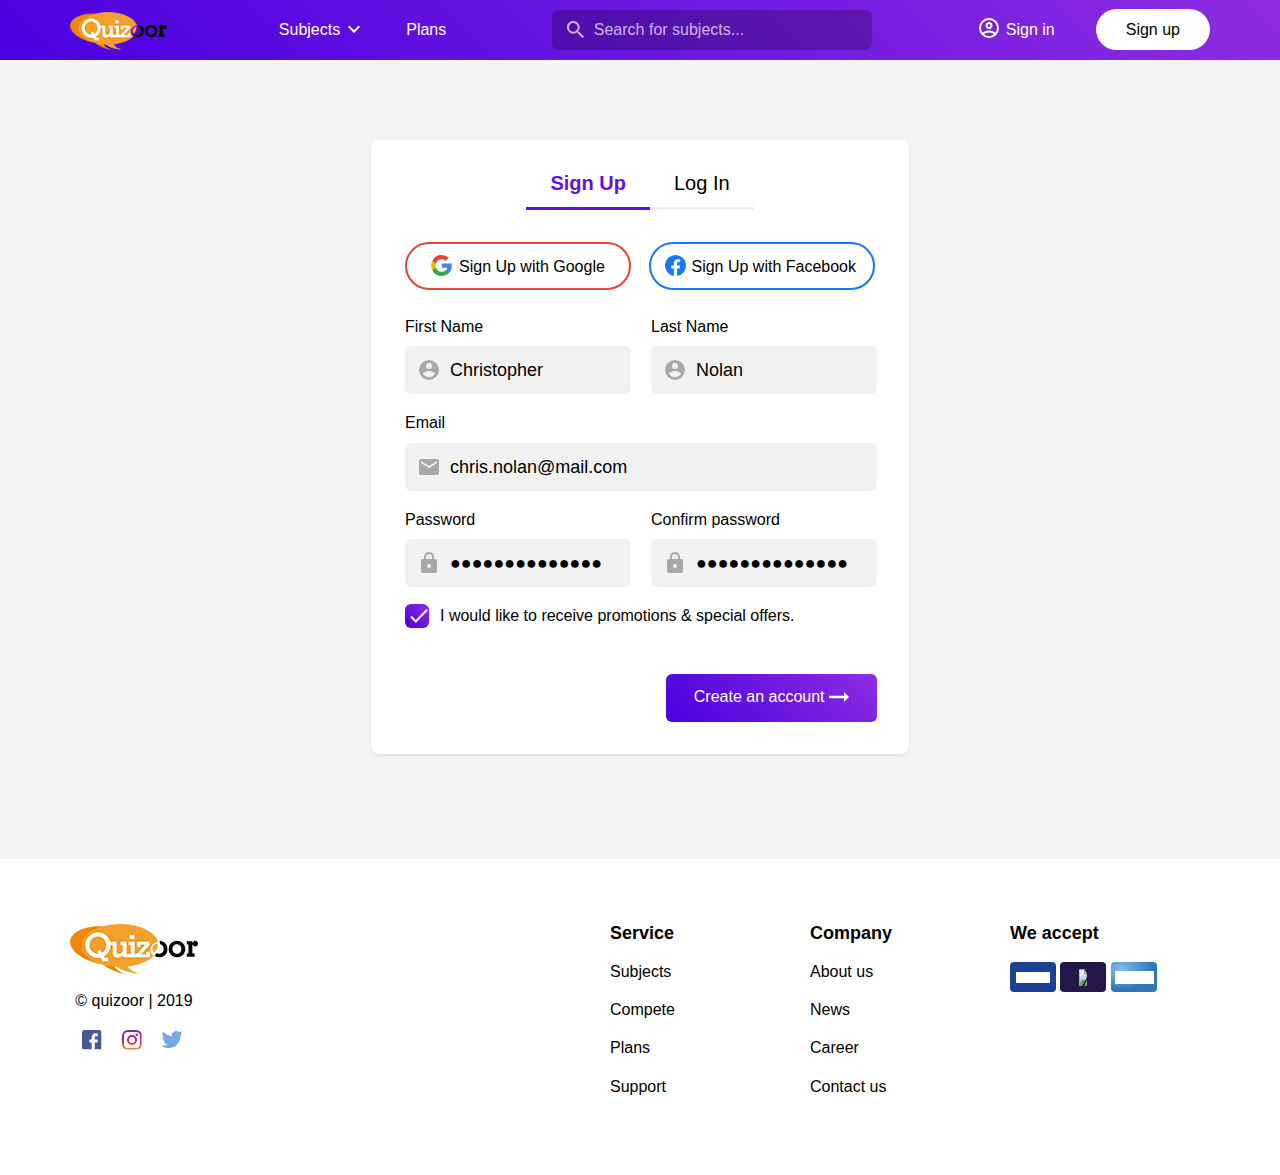
==== logging.html @ f20d14f4 "Initial commit" ====
<!DOCTYPE html>
<html>
<head>
	<title>Quizoor | Quizz for all</title>
	<link rel="stylesheet" type="text/css" href="css/main.css">
</head>
<body>
	<!-- ==========================
    HEADER
  	=========================== -->
	
    <!--Header-->
    <header class="header header-purple">
        <!--container-->
        <div class="container flex">
            <!-- Logo -->
            <div class="header__logo">
                <a href="index.html"><img src="img/logo.png" srcset="img/logo@2x.png 2x" alt="Quizoor" draggable="false"></a>
            </div>
            <!--Navigation-->
            <nav class="nav">
                <!--List-->
                <ul class="nav__list flex">
                    <!--Item-->
                    <li class="nav__item dropdowner first-drop">
                        <button onclick="myFunction(this)" class="dropbtner  nav__link">Subjects</button>
                        <div id="myDropdowner" class="dropdowner-content">
    
                            <div class="row">
                                <div class="column">
                                    <h3 class="uppercase">Level 1</h3>
                                    <ul class="sublink">
                                        <li class="sublink-item">
                                            <div class="dropdown">
                                                <h4 onclick="myFunctioner(this)" class="dropbtn">Chemistry</h4>
                                                <div id="myDropdown" class="dropdown-content">
                                                    <a href="#">Organic chemistry</a>
                                                    <a href="#">Other chemistry</a>
                                                </div>
                                            </div>
                                        </li>
                                        <li class="sublink-item">
                                            <div class="dropdown">
                                                <h4 onclick="myFunctioner(this)" class="dropbtn">Math</h4>
                                                <div id="myDropdown" class="dropdown-content">
                                                    <a href="#">Linear algebra</a>
                                                    <a href="#">Other math</a>
                                                    <a href="#">Another topic</a>
                                                </div>
                                            </div>
                                        </li>
                                        <li class="sublink-item">
                                            <div class="dropdown">
                                                <h4 onclick="myFunctioner(this)" class="dropbtn">Physics</h4>
                                                <div id="myDropdown" class="dropdown-content">
                                                    <a href="#">Linear algebra</a>
                                                    <a href="#">Other math</a>
                                                    <a href="#">Another topic</a>
                                                </div>
                                            </div>
                                        </li>
                                        <li class="sublink-item">
                                            <div class="dropdown">
                                                <h4 onclick="myFunctioner(this)" class="dropbtn">History</h4>
                                                <div id="myDropdown" class="dropdown-content">
                                                    <a href="#">Linear algebra</a>
                                                    <a href="#">Other math</a>
                                                    <a href="#">Another topic</a>
                                                </div>
                                            </div>
                                        </li>
                                    </ul>
    
                                </div>
                                <div class="column">
                                    <h3 class="uppercase">Level 2</h3>
                                    <ul class="sublink">
                                        <li class="sublink-item">
                                            <div class="dropdown">
                                                <h4 onclick="myFunctioner(this)" class="dropbtn">Chemistry</h4>
                                                <div id="myDropdown" class="dropdown-content">
                                                    <a href="#">Organic chemistry</a>
                                                    <a href="#">Other chemistry</a>
                                                </div>
                                            </div>
                                        </li>
                                        <li class="sublink-item">
                                            <div class="dropdown">
                                                <h4 onclick="myFunctioner(this)" class="dropbtn">Math</h4>
                                                <div id="myDropdown" class="dropdown-content">
                                                    <a href="#">Linear algebra</a>
                                                    <a href="#">Other math</a>
                                                    <a href="#">Another topic</a>
                                                </div>
                                            </div>
                                        </li>
                                        <li class="sublink-item">
                                            <div class="dropdown">
                                                <h4 onclick="myFunctioner(this)" class="dropbtn">Physics</h4>
                                                <div id="myDropdown" class="dropdown-content">
                                                    <a href="#">Linear algebra</a>
                                                    <a href="#">Other math</a>
                                                    <a href="#">Another topic</a>
                                                </div>
                                            </div>
                                        </li>
                                        <li class="sublink-item">
                                            <div class="dropdown">
                                                <h4 onclick="myFunctioner(this)" class="dropbtn">History</h4>
                                                <div id="myDropdown" class="dropdown-content">
                                                    <a href="#">Linear algebra</a>
                                                    <a href="#">Other math</a>
                                                    <a href="#">Another topic</a>
                                                </div>
                                            </div>
                                        </li>
                                    </ul>
    
                                </div>
                                <div class="column">
                                    <h3 class="uppercase">Level 3</h3>
                                    <ul class="sublink">
                                        <li class="sublink-item">
                                            <div class="dropdown">
                                                <h4 onclick="myFunctioner(this)" class="dropbtn">Chemistry</h4>
                                                <div id="myDropdown" class="dropdown-content">
                                                    <a href="#">Organic chemistry</a>
                                                    <a href="#">Other chemistry</a>
                                                </div>
                                            </div>
                                        </li>
                                        <li class="sublink-item">
                                            <div class="dropdown">
                                                <h4 onclick="myFunctioner(this)" class="dropbtn">Math</h4>
                                                <div id="myDropdown" class="dropdown-content">
                                                    <a href="#">Linear algebra</a>
                                                    <a href="#">Other math</a>
                                                    <a href="#">Another topic</a>
                                                </div>
                                            </div>
                                        </li>
                                        <li class="sublink-item">
                                            <div class="dropdown">
                                                <h4 onclick="myFunctioner(this)" class="dropbtn">Physics</h4>
                                                <div id="myDropdown" class="dropdown-content">
                                                    <a href="#">Linear algebra</a>
                                                    <a href="#">Other math</a>
                                                    <a href="#">Another topic</a>
                                                </div>
                                            </div>
                                        </li>
                                        <li class="sublink-item">
                                            <div class="dropdown">
                                                <h4 onclick="myFunctioner(this)" class="dropbtn">History</h4>
                                                <div id="myDropdown" class="dropdown-content">
                                                    <a href="#">Linear algebra</a>
                                                    <a href="#">Other math</a>
                                                    <a href="#">Another topic</a>
                                                </div>
                                            </div>
                                        </li>
                                    </ul>
    
                                </div>
                                <div class="column">
                                    <h3 class="uppercase">Level 4</h3>
                                    <ul class="sublink">
                                        <li class="sublink-item">
                                            <div class="dropdown">
                                                <h4 onclick="myFunctioner(this)" class="dropbtn">Chemistry</h4>
                                                <div id="myDropdown" class="dropdown-content">
                                                    <a href="#">Organic chemistry</a>
                                                    <a href="#">Other chemistry</a>
                                                </div>
                                            </div>
                                        </li>
                                        <li class="sublink-item">
                                            <div class="dropdown">
                                                <h4 onclick="myFunctioner(this)" class="dropbtn">Math</h4>
                                                <div id="myDropdown" class="dropdown-content">
                                                    <a href="#">Linear algebra</a>
                                                    <a href="#">Other math</a>
                                                    <a href="#">Another topic</a>
                                                </div>
                                            </div>
                                        </li>
                                        <li class="sublink-item">
                                            <div class="dropdown">
                                                <h4 onclick="myFunctioner(this)" class="dropbtn">Physics</h4>
                                                <div id="myDropdown" class="dropdown-content">
                                                    <a href="#">Linear algebra</a>
                                                    <a href="#">Other math</a>
                                                    <a href="#">Another topic</a>
                                                </div>
                                            </div>
                                        </li>
                                        <li class="sublink-item">
                                            <div class="dropdown">
                                                <h4 onclick="myFunctioner(this)" class="dropbtn">History</h4>
                                                <div id="myDropdown" class="dropdown-content">
                                                    <a href="#">Linear algebra</a>
                                                    <a href="#">Other math</a>
                                                    <a href="#">Another topic</a>
                                                </div>
                                            </div>
                                        </li>
                                    </ul>
    
                                </div>
    
                            </div>
    
                        </div>
                    </li>
                    <!--Item-->
                    <li class="nav__item">
                        <!--Link-->
                        <a href="index.html#plans" class="nav__link">Plans</a>
                    </li>
                </ul>
            </nav>
            <!--Search-->
            <div class="header__search">
                <input type="text" placeholder="Search for subjects...">
            </div>
            <!--Logging-->
            <ul class="header__logging flex">
                <li class="signin"><a href="">
                        <svg id="account_circle-24px" xmlns="http://www.w3.org/2000/svg" width="24" height="24"
                            viewBox="0 0 24 24">
                            <path id="Path" d="M0,0H24V24H0Z" fill="none" />
                            <path id="Shape" fill="#ffffff"
                                d="M10,20A10,10,0,1,1,20,10,10.011,10.011,0,0,1,10,20Zm0-5.5c-1.8,0-4.48.838-4.93,1.78a7.926,7.926,0,0,0,9.86,0,3.419,3.419,0,0,0-1.918-1.228A9.645,9.645,0,0,0,10,14.5Zm0-2c1.451,0,4.914.57,6.36,2.33A7.92,7.92,0,0,0,18,10,8,8,0,0,0,2,10a7.919,7.919,0,0,0,1.64,4.83C5.086,13.07,8.55,12.5,10,12.5ZM10,11a3.491,3.491,0,1,1,2.478-1.022A3.479,3.479,0,0,1,10,11Zm0-5a1.5,1.5,0,1,0,1.5,1.5A1.5,1.5,0,0,0,10,6Z"
                                transform="translate(2 2)" />
                        </svg> Sign in</a></li>
                <li class="signup"><a href="">Sign up</a></li>
            </ul>
        </div>
    </header>
		
	<!-- ==========================
    TRACK
	=========================== -->
	<section class="logging">
		<!--Global container-->
		<div class="logging__inner">
            <!--Tabs links-->
            <div class="tab">
                <button class="tablinks" onclick="openTab(event, 'signup')" id="defaultOpen">Sign Up</button>
                <button class="tablinks" onclick="openTab(event, 'signin')">Log In</button>
            </div>
            <!-- Tab content -->
            <div id="signup" class="tabcontent">
                <div class="row">
                    <div class="col-100">
                        <div class="box-container">
                        <form action="">
                    
                            <div class="row">
                            <div class="col">
                                <div class="top-social">
                                    <a href="http://" class="google-ico">Sign Up with Google</a>
                                    <a href="http://" class="facebook-ico">Sign Up with Facebook</a>
                                </div>
                                <div class="flex">
                                    <div>
                                        <label for="fname">First Name</label>
                                        <input type="text" id="fname" class="fname firsti" name="firstname" placeholder="Christopher">
                                    </div>
                                    <div>
                                        <label for="fname">Last Name</label>
                                        <input type="text" id="fname" class="fname" name="firstname" placeholder="Nolan">
                                    </div>
                                </div>
                                <label for="email">Email</label>
                                <input type="text" id="email" name="email" placeholder="chris.nolan@mail.com" class="email">
                                <div class="flex">
                                    <div>
                                        <label for="password">Password</label>
                                        <input type="password"  class="firsti password" id="password" name="address" placeholder="●●●●●●●●●●●●●●●">
                                    </div>
                                    <div>
                                        <label for="password">Confirm password</label>
                                        <input type="password" id="password" class="password" name="address" placeholder="●●●●●●●●●●●●●●●">
                                    </div>
                                </div>
                            </div>
                            </div>
                            <label class="container-box promo">
                            <input type="checkbox" checked="checked" name="sameadr">  I would like to receive promotions & special offers.<span class="checkmark"></span>
                            </label>
                            <div class="creat-account">
                                <button>Create an account
                                    <svg xmlns="http://www.w3.org/2000/svg" width="20" height="10" viewBox="0 0 20 10">
                                        <path id="black-arrow" fill="#ffffff" d="M15.012,3.75H0v2.5H15.012V10L20,5,15.012,0Z"></path>
                                    </svg>
                                </button>
                            </div>
                        </form>
                        </div>
                    </div>
                    
                </div>
            </div>

            <div id="signin" class="tabcontent">
                    <div class="row">
                        <div class="col-100">
                            <div class="box-container">
                            <form action="">
                        
                                <div class="row">
                                <div class="col">
                                    <div class="top-social">
                                        <a href="http://" class="google-ico">Sign Up with Google</a>
                                        <a href="http://" class="facebook-ico">Sign Up with Facebook</a>
                                    </div>
                                    
                                    <label for="email">Email</label>
                                    <input type="text" id="email" name="email" placeholder="chris.nolan@mail.com" class="email">
                                    
                                    <div class="passign">
                                        <label for="password">Password</label>
                                        <input type="password"  class="firsti password" id="password" name="address" placeholder="●●●●●●●●●●●●●●●">
                                    </div>
                                       
                                </div>
                                </div>
                                <div class="forgot"><a href="">Forgot password?</a></div>
                                <div class="creat-account">
                                    <button>Let me in
                                        <svg xmlns="http://www.w3.org/2000/svg" width="20" height="10" viewBox="0 0 20 10">
                                            <path id="black-arrow" fill="#ffffff" d="M15.012,3.75H0v2.5H15.012V10L20,5,15.012,0Z"></path>
                                        </svg>
                                    </button>
                                </div>
                            </form>
                            </div>
                        </div>
                    </div>
            </div>
        </div>
	</section>
    
	<!-- ==========================
    FOOTER
	=========================== -->
	<footer class="footer">
	
		<!-- Container -->
		<div class="footer__container container">
	
			<!-- Left part -->
			<div class="footer__left-part">
	
				<!-- Logo -->
				<div class="footer__logo">
					<img src="img/logo.png" srcset="img/logo@2x.png 2x" alt="Quizoor" draggable="false">
				</div>
	
				<!-- Copyright -->
				<div class="footer__copyright">
					<p>&copy; quizoor | 2019</p>
				</div>
				<!-- Social -->
				<ul class="f-social">
				
					
					<!-- Item -->
					<li class="f-social__item f-social__item--facebook">
						<a class="f-social__link" href="https://www.facebook.com/Quizoor/" target="_blank" rel="noopener"
							aria-label="Visiter ma page Facebook">
							<svg xmlns="http://www.w3.org/2000/svg" xmlns:xlink="http://www.w3.org/1999/xlink" width="19.532" height="19.532"
								viewBox="0 0 19.532 19.532">
								<defs>
									<clipPath id="clip-path">
										<rect width="19.532" height="19.532" fill="none" />
									</clipPath>
								</defs>
								<g id="Icons_Social_24-facebook" data-name="Icons/Social/24-facebook" clip-path="url(#clip-path)">
									<g id="facebook">
										<path id="Shape"
											d="M16.9,0H2.632A2.632,2.632,0,0,0,0,2.632V16.9a2.632,2.632,0,0,0,2.632,2.632H9.669l.012-6.98H7.868a.428.428,0,0,1-.428-.426l-.009-2.25a.428.428,0,0,1,.428-.43h1.81V7.273a3.552,3.552,0,0,1,3.791-3.9h1.847a.428.428,0,0,1,.428.428V5.7a.428.428,0,0,1-.428.428H14.174c-1.224,0-1.461.582-1.461,1.435V9.447H15.4a.428.428,0,0,1,.425.478l-.267,2.25a.428.428,0,0,1-.425.378H12.725l-.012,6.98H16.9A2.632,2.632,0,0,0,19.532,16.9V2.632A2.632,2.632,0,0,0,16.9,0Z"
											fill="#475993" />
									</g>
								</g>
							</svg>
							  
						</a>
					</li>

					<!-- Item -->
					<li class="f-social__item f-social__item--instagram">
						<a class="f-social__link" href="https://www.instagram.com/quizoor/" target="_blank" rel="noopener"
							aria-label="Visiter ma page Instagram">
							<svg xmlns="http://www.w3.org/2000/svg" xmlns:xlink="http://www.w3.org/1999/xlink" width="20" height="20"
								viewBox="0 0 20 20">
								<defs>
									<clipPath id="clip-path">
										<rect width="20" height="20" fill="none" />
									</clipPath>
									<linearGradient id="linear-gradient" x1="0.5" y1="0.997" x2="0.5" y2="0.008" gradientUnits="objectBoundingBox">
										<stop offset="0" stop-color="#e09b3d" />
										<stop offset="0.3" stop-color="#c74c4d" />
										<stop offset="0.6" stop-color="#c21975" />
										<stop offset="1" stop-color="#7024c4" />
									</linearGradient>
									<linearGradient id="linear-gradient-2" y1="1.461" y2="-0.452" xlink:href="#linear-gradient" />
									<linearGradient id="linear-gradient-3" y1="6.581" y2="-1.4" xlink:href="#linear-gradient" />
								</defs>
								<g id="Icons_Social_24-instagram" data-name="Icons/Social/24-instagram" clip-path="url(#clip-path)">
									<g id="instagram" transform="translate(0 0)">
										<path id="Shape"
											d="M14.042,20H5.958A5.965,5.965,0,0,1,0,14.042V5.958A5.965,5.965,0,0,1,5.958,0h8.084A5.965,5.965,0,0,1,20,5.958v8.084A5.965,5.965,0,0,1,14.042,20ZM5.958,2.012A3.95,3.95,0,0,0,2.012,5.958v8.084a3.951,3.951,0,0,0,3.946,3.947h8.084a3.951,3.951,0,0,0,3.947-3.947V5.958a3.951,3.951,0,0,0-3.947-3.946Z"
											fill="url(#linear-gradient)" />
										<path id="Shape-2" data-name="Shape"
											d="M5,10a5,5,0,1,1,5-5A5.006,5.006,0,0,1,5,10ZM5,1.945A3.055,3.055,0,1,0,8.055,5,3.059,3.059,0,0,0,5,1.945Z"
											transform="translate(5 5)" fill="url(#linear-gradient-2)" />
										<circle id="Oval" cx="1.199" cy="1.199" r="1.199" transform="translate(13.485 3.507)"
											fill="url(#linear-gradient-3)" />
									</g>
								</g>
							</svg>
							  
						</a>
					</li>

					<!-- Item -->
					<li class="f-social__item f-social__item--twitter">
						<a class="f-social__link" href="https://twitter.com/quizoor" target="_blank" rel="noopener"
							aria-label="Visit my Twitter">
							<svg xmlns="http://www.w3.org/2000/svg" xmlns:xlink="http://www.w3.org/1999/xlink" width="20.615" height="17.148"
								viewBox="0 0 20.615 17.148">
								<defs>
									<clipPath id="clip-path">
										<rect width="20.615" height="17.148" fill="none" />
									</clipPath>
								</defs>
								<g id="Icons_Social_24-twitter" data-name="Icons/Social/24-twitter" transform="translate(0 0)"
									clip-path="url(#clip-path)">
									<g id="twitter" transform="translate(0 -0.025)">
										<path id="Shape"
											d="M20.287,1.995a8.163,8.163,0,0,1-1.421.479A4.432,4.432,0,0,0,20.035.611h0A.232.232,0,0,0,19.7.34h0a8.2,8.2,0,0,1-2.173.9.554.554,0,0,1-.136.017.576.576,0,0,1-.38-.145A4.444,4.444,0,0,0,14.065,0a4.752,4.752,0,0,0-1.408.217,4.306,4.306,0,0,0-2.9,3.1A4.741,4.741,0,0,0,9.65,4.956a.159.159,0,0,1-.04.125.165.165,0,0,1-.123.056H9.472A11.654,11.654,0,0,1,1.462.856h0a.232.232,0,0,0-.381.03h0a4.449,4.449,0,0,0,.723,5.4A3.983,3.983,0,0,1,.79,5.9h0a.232.232,0,0,0-.345.2h0a4.45,4.45,0,0,0,2.6,4.1H2.946a4,4,0,0,1-.749-.071h0a.232.232,0,0,0-.265.3h0a4.454,4.454,0,0,0,3.518,3.03A8.2,8.2,0,0,1,.857,14.85H.343a.34.34,0,0,0-.333.257.352.352,0,0,0,.169.389,12.2,12.2,0,0,0,6.13,1.653,12.366,12.366,0,0,0,5.238-1.111,11.567,11.567,0,0,0,3.833-2.872,12.591,12.591,0,0,0,2.347-3.93,12.416,12.416,0,0,0,.8-4.3V4.865a.756.756,0,0,1,.283-.589,8.784,8.784,0,0,0,1.767-1.94h0a.232.232,0,0,0-.287-.342Z"
											transform="translate(0 0.025)" fill="#76a9ea" />
									</g>
								</g>
							</svg>
							  
						</a>
					</li>
				</ul>
	
			</div>
	
			<!-- Navigation -->
			<nav class="f-nav">

				<!-- Empty List -->
				<ul class="f-nav__list"></ul>
	
				<!-- List -->
				<ul class="f-nav__list">
					<li class="f-nav__item">
						<p class="f-nav__link js-smooth-scroll" href="">Service</p>
					</li>
	
					<li class="f-nav__item">
						<a class="f-nav__link js-smooth-scroll" href="#feedback-section">Subjects</a>
					</li>

					<li class="f-nav__item">
						<a class="f-nav__link js-smooth-scroll" href="#about-section">Compete</a>
					</li>
					
					<li class="f-nav__item">
						<a class="f-nav__link js-smooth-scroll" href="#offline-section">Plans</a>
					</li>

					<li class="f-nav__item">
						<a class="f-nav__link js-smooth-scroll" href="#offline-section">Support</a>
					</li>
				</ul>

				<!-- List -->
				<ul class="f-nav__list">
					<li class="f-nav__item">
						<p class="f-nav__link js-smooth-scroll" href="">Company</p>
					</li>
	
					<li class="f-nav__item">
						<a class="f-nav__link js-smooth-scroll" href="#feedback-section">About us</a>
					</li>

					<li class="f-nav__item">
						<a class="f-nav__link js-smooth-scroll" href="#about-section">News</a>
					</li>
					
					<li class="f-nav__item">
						<a class="f-nav__link js-smooth-scroll" href="#offline-section">Career</a>
					</li>

					<li class="f-nav__item">
						<a class="f-nav__link js-smooth-scroll" href="#offline-section">Contact us</a>
					</li>
				</ul>

				<ul class="f-nav__list">
					<li class="f-nav__item">
						<p class="f-nav__link js-smooth-scroll" href="">We accept</p>
					</li>
	
					<li class="f-nav__item ib">
						<svg xmlns="http://www.w3.org/2000/svg" xmlns:xlink="http://www.w3.org/1999/xlink" width="46" height="30"
							viewBox="0 0 46 30">
							<defs>
								<pattern id="pattern" preserveAspectRatio="none" width="100%" height="100%" viewBox="0 0 1200 391">
									<image width="1200" height="391" xlink:href="cb-image.png" />
								</pattern>
							</defs>
							<g id="cb" transform="translate(-942 -45)">
								<rect id="Rectangle_17" data-name="Rectangle 17" width="46" height="30" rx="4" transform="translate(942 45)"
									fill="#1c4095" />
								<g id="Visa_2014_logo_detail.svg" transform="translate(948 55)">
									<rect id="Visa_2014_logo_detail.svg-2" data-name="Visa_2014_logo_detail.svg" width="34" height="11"
										fill="url(#pattern)" />
									<rect id="Visa_2014_logo_detail.svg-3" data-name="Visa_2014_logo_detail.svg" width="34" height="11"
										fill="#fff" />
								</g>
							</g>
						</svg>
							  
					</li>

					<li class="f-nav__item ib">
						<svg xmlns="http://www.w3.org/2000/svg" xmlns:xlink="http://www.w3.org/1999/xlink" width="46" height="30" viewBox="0 0 46 30">
							<defs>
								<pattern id="pattern" preserveAspectRatio="none" width="100%" height="100%" viewBox="0 0 381 229">
								<image width="381" height="229" xlink:href="master-card-image.png"/>
								</pattern>
							</defs>
							<g id="master-card" transform="translate(-996 -45)">
								<rect id="Rectangle_17_Copy" data-name="Rectangle 17 Copy" width="46" height="30" rx="4" transform="translate(996 45)" fill="#231849"/>
								<rect id="Mastercard-PNG-Clipart" width="28" height="17" transform="translate(1005 52)" fill="url(#pattern)"/>
							</g>
						</svg>
							  
					</li>
					
					<li class="f-nav__item ib">
						<svg xmlns="http://www.w3.org/2000/svg" xmlns:xlink="http://www.w3.org/1999/xlink" width="46" height="30" viewBox="0 0 46 30">
							<defs>
								<radialGradient id="radial-gradient" cx="0.219" cy="0.246" r="0.682" gradientUnits="objectBoundingBox">
								<stop offset="0" stop-color="#87baeb"/>
								<stop offset="1" stop-color="#2e77bc"/>
								</radialGradient>
								<pattern id="pattern" preserveAspectRatio="none" width="100%" height="100%" viewBox="0 0 384 132">
								<image width="384" height="132" xlink:href="amex-image.png"/>
								</pattern>
							</defs>
							<g id="amex" transform="translate(-1050 -45)">
								<rect id="Rectangle_17_Copy_2" data-name="Rectangle 17 Copy 2" width="46" height="30" rx="4" transform="translate(1050 45)" fill="url(#radial-gradient)"/>
								<g id="american-express-logo-icon-90373" transform="translate(1054 54)">
								<rect id="american-express-logo-icon-90373-2" data-name="american-express-logo-icon-90373" width="39" height="13" fill="url(#pattern)"/>
								<rect id="american-express-logo-icon-90373-3" data-name="american-express-logo-icon-90373" width="39" height="13" fill="#fff"/>
								</g>
							</g>
						</svg>
							  
					</li>
				</ul>
			</nav>
	
		</div>
	
	</footer>
	<!-- Scripts -->
	<script src="js/detects.js"></script>
	<script src="js/dropdown.js"></script>
	<script src="js/main.polyfills.js"></script>
</body>
</html>
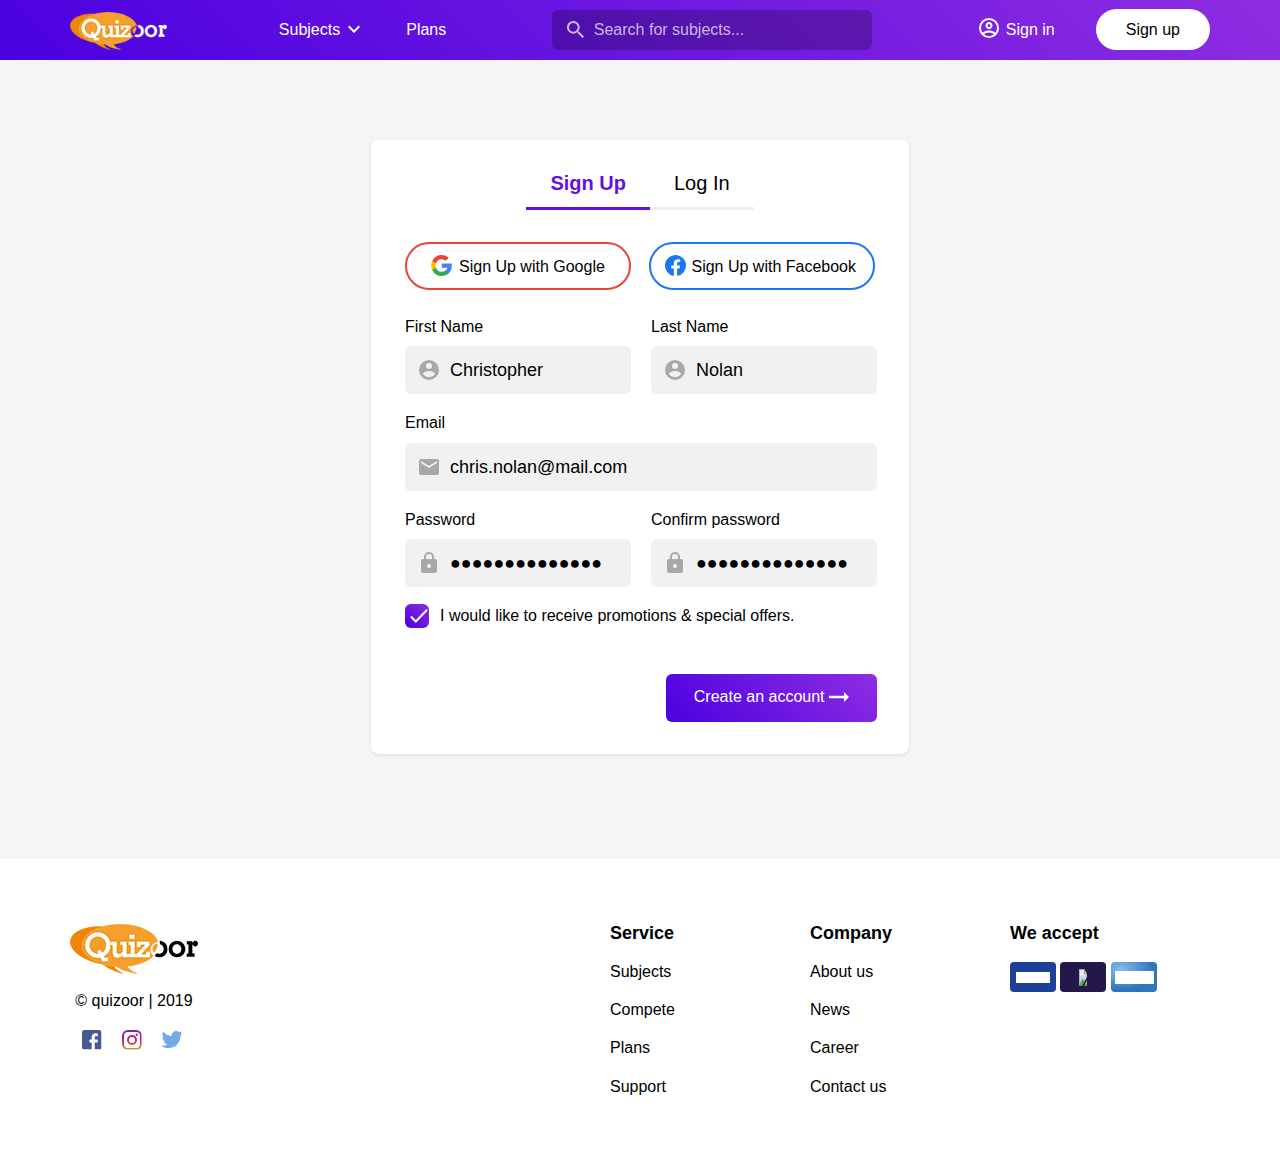
==== commit 049977d7: "logo color changed" ====
--- a/logging.html
+++ b/logging.html
@@ -15,7 +15,7 @@
         <div class="container flex">
             <!-- Logo -->
             <div class="header__logo">
-                <a href="index.html"><img src="img/logo.png" srcset="img/logo@2x.png 2x" alt="Quizoor" draggable="false"></a>
+                <a href="index.html"><img src="img/logo-white.png" srcset="img/logo@2x.png 2x" alt="Quizoor" draggable="false"></a>
             </div>
             <!--Navigation-->
             <nav class="nav">
